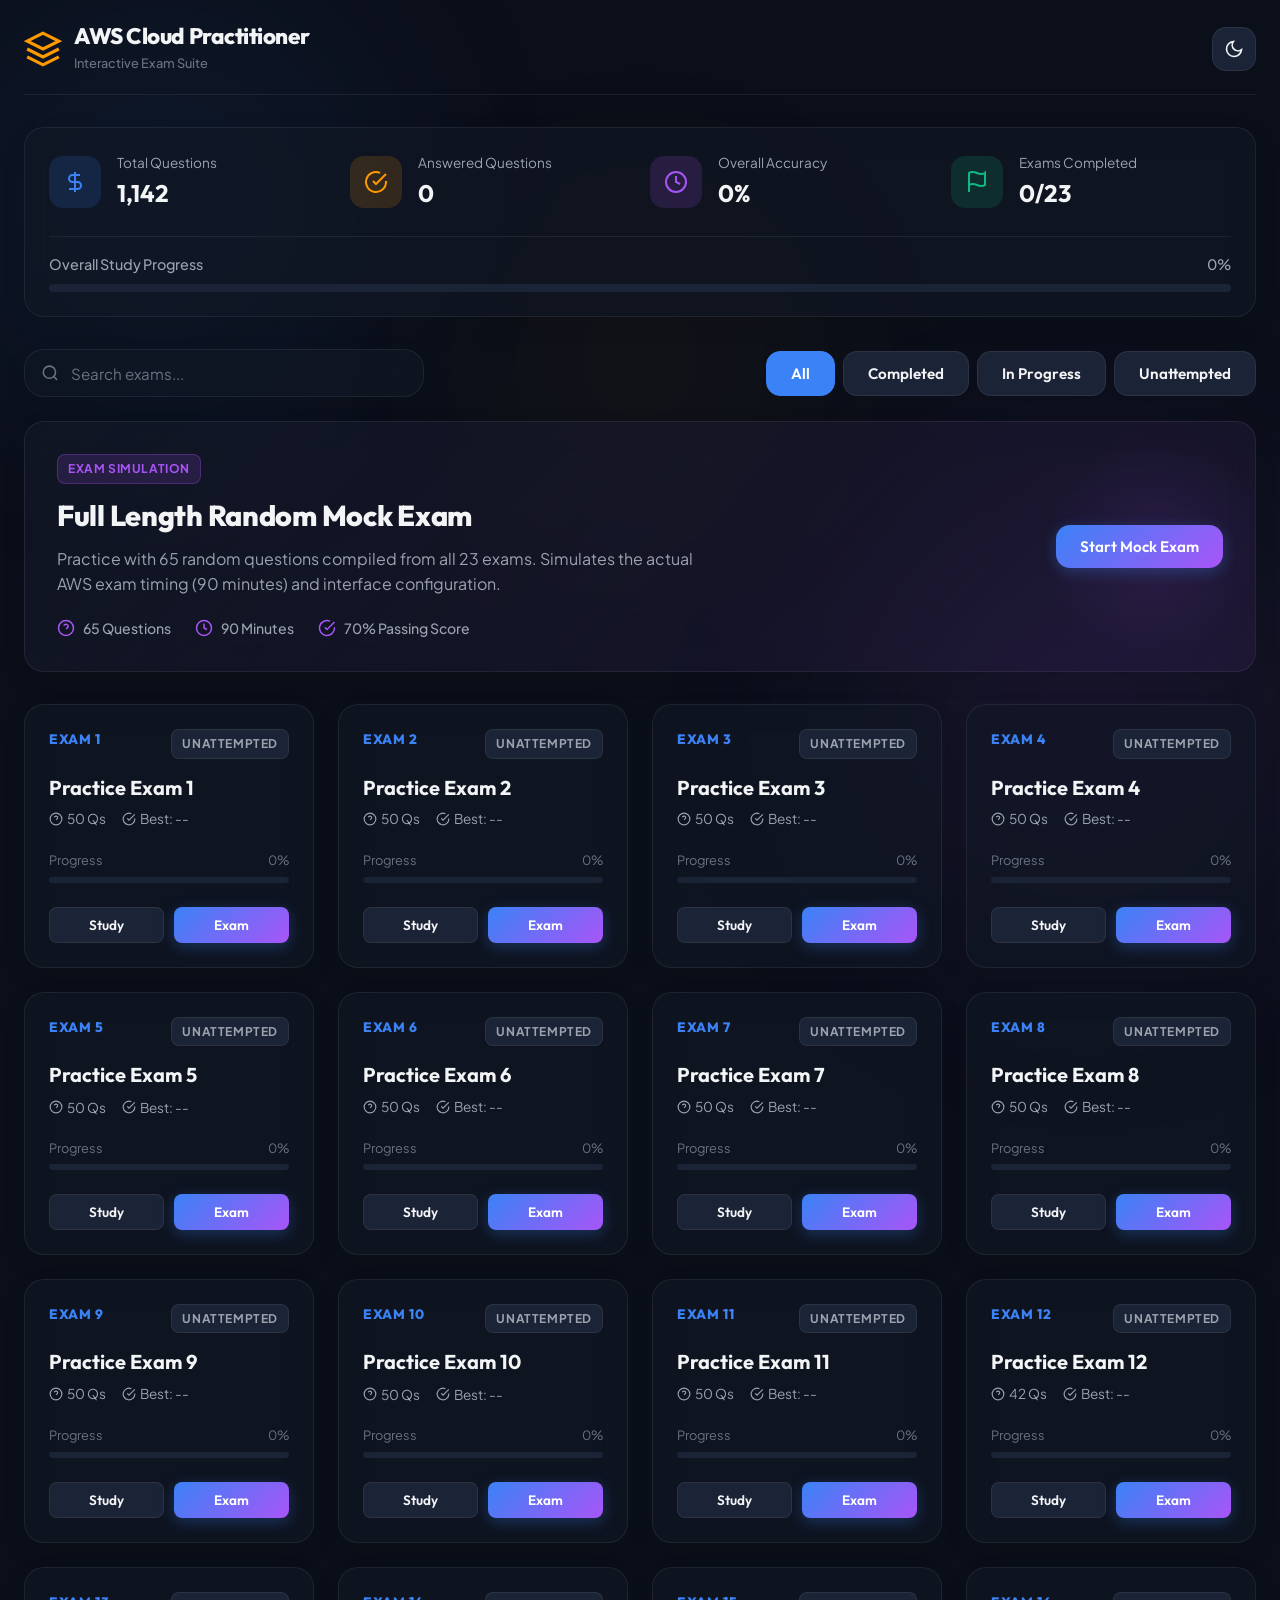
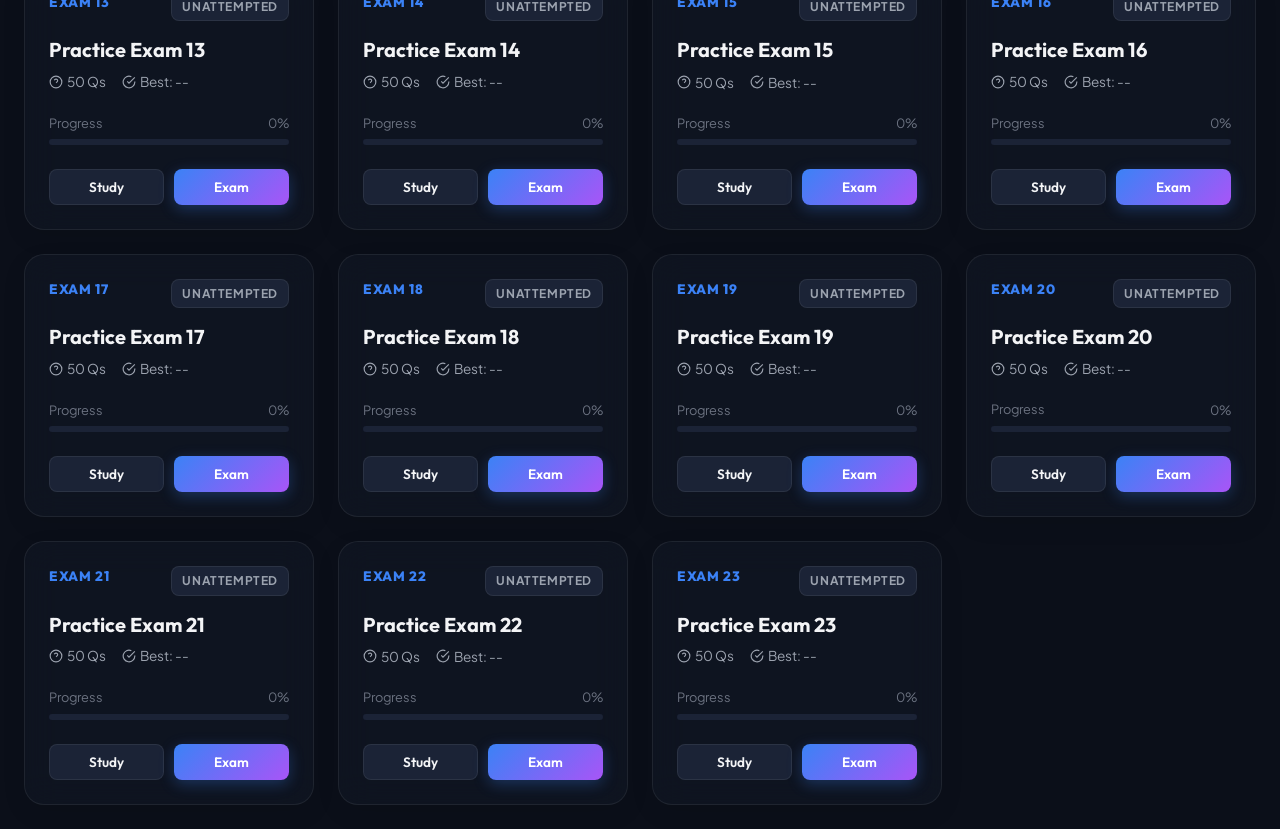
==== index.html @ ed34dfbc "Add files via upload" ====
<!DOCTYPE html>
<html lang="en">
<head>
  <meta charset="UTF-8">
  <meta name="viewport" content="width=device-width, initial-scale=1.0">
  <title>AWS Cloud Practitioner Interactive Practice Exams</title>
  <link rel="preconnect" href="https://fonts.googleapis.com">
  <link rel="preconnect" href="https://fonts.gstatic.com" crossorigin>
  <link href="https://fonts.googleapis.com/css2?family=Plus+Jakarta+Sans:wght@300;400;500;600;700;800&family=Outfit:wght@300;400;500;600;700;800&display=swap" rel="stylesheet">
  <link rel="stylesheet" href="style.css">
</head>
<body class="dark-theme">
  <!-- Dynamic Gradient Background Effects -->
  <div class="bg-glow bg-glow-1"></div>
  <div class="bg-glow bg-glow-2"></div>
  <div class="bg-glow bg-glow-3"></div>

  <!-- Main Container -->
  <div class="app-container">
    
    <!-- HEADER -->
    <header class="app-header">
      <div class="header-logo" id="header-logo-btn">
        <svg class="logo-icon" viewBox="0 0 24 24" fill="none" stroke="currentColor" stroke-width="2">
          <path d="M12 2L2 7l10 5 10-5-10-5zM2 17l10 5 10-5M2 12l10 5 10-5"/>
        </svg>
        <div class="logo-text">
          <h1>AWS Cloud Practitioner</h1>
          <span>Interactive Exam Suite</span>
        </div>
      </div>

      <div class="header-controls">
        <button id="theme-toggle" class="btn-icon" aria-label="Toggle Theme">
          <svg class="sun-icon" viewBox="0 0 24 24" fill="none" stroke="currentColor" stroke-width="2">
            <circle cx="12" cy="12" r="5"></circle>
            <line x1="12" y1="1" x2="12" y2="3"></line>
            <line x1="12" y1="21" x2="12" y2="23"></line>
            <line x1="4.22" y1="4.22" x2="5.64" y2="5.64"></line>
            <line x1="18.36" y1="18.36" x2="19.78" y2="19.78"></line>
            <line x1="1" y1="12" x2="3" y2="12"></line>
            <line x1="21" y1="12" x2="23" y2="12"></line>
            <line x1="4.22" y1="19.78" x2="5.64" y2="18.36"></line>
            <line x1="18.36" y1="5.64" x2="19.78" y2="4.22"></line>
          </svg>
          <svg class="moon-icon" viewBox="0 0 24 24" fill="none" stroke="currentColor" stroke-width="2">
            <path d="M21 12.79A9 9 0 1 1 11.21 3 7 7 0 0 0 21 12.79z"></path>
          </svg>
        </button>
      </div>
    </header>

    <!-- DASHBOARD VIEW -->
    <main id="dashboard-view" class="view-panel active">
      <!-- Global Progress & Stats -->
      <section class="stats-overview glass-panel">
        <div class="stats-grid">
          <div class="stat-card">
            <div class="stat-icon-wrapper blue">
              <svg viewBox="0 0 24 24" fill="none" stroke="currentColor" stroke-width="2">
                <path d="M12 2v20M17 5H9.5a3.5 3.5 0 0 0 0 7h5a3.5 3.5 0 0 1 0 7H6"/>
              </svg>
            </div>
            <div class="stat-info">
              <span class="stat-label">Total Questions</span>
              <span class="stat-value" id="global-total-questions">1,142</span>
            </div>
          </div>

          <div class="stat-card">
            <div class="stat-icon-wrapper orange">
              <svg viewBox="0 0 24 24" fill="none" stroke="currentColor" stroke-width="2">
                <path d="M22 11.08V12a10 10 0 1 1-5.93-9.14"></path>
                <polyline points="22 4 12 14.01 9 11.01"></polyline>
              </svg>
            </div>
            <div class="stat-info">
              <span class="stat-label">Answered Questions</span>
              <span class="stat-value" id="global-answered-questions">0</span>
            </div>
          </div>

          <div class="stat-card">
            <div class="stat-icon-wrapper purple">
              <svg viewBox="0 0 24 24" fill="none" stroke="currentColor" stroke-width="2">
                <circle cx="12" cy="12" r="10"></circle>
                <polyline points="12 6 12 12 16 14"></polyline>
              </svg>
            </div>
            <div class="stat-info">
              <span class="stat-label">Overall Accuracy</span>
              <span class="stat-value" id="global-accuracy">0%</span>
            </div>
          </div>

          <div class="stat-card">
            <div class="stat-icon-wrapper green">
              <svg viewBox="0 0 24 24" fill="none" stroke="currentColor" stroke-width="2">
                <path d="M4 15s1-1 4-1 5 2 8 2 4-1 4-1V3s-1 1-4 1-5-2-8-2-4 1-4 1z"></path>
                <line x1="4" y1="22" x2="4" y2="15"></line>
              </svg>
            </div>
            <div class="stat-info">
              <span class="stat-label">Exams Completed</span>
              <span class="stat-value" id="global-completed-exams">0/23</span>
            </div>
          </div>
        </div>

        <div class="progress-bar-container">
          <div class="progress-info">
            <span>Overall Study Progress</span>
            <span id="global-progress-percent">0%</span>
          </div>
          <div class="progress-track">
            <div class="progress-fill" id="global-progress-fill" style="width: 0%"></div>
          </div>
        </div>
      </section>

      <!-- Search & Filter Controls -->
      <section class="dashboard-controls">
        <div class="search-box glass-panel">
          <svg class="search-icon" viewBox="0 0 24 24" fill="none" stroke="currentColor" stroke-width="2">
            <circle cx="11" cy="11" r="8"></circle>
            <line x1="21" y1="21" x2="16.65" y2="16.65"></line>
          </svg>
          <input type="text" id="exam-search" placeholder="Search exams...">
        </div>
        <div class="filter-actions">
          <button class="btn btn-secondary active" data-filter="all">All</button>
          <button class="btn btn-secondary" data-filter="completed">Completed</button>
          <button class="btn btn-secondary" data-filter="in-progress">In Progress</button>
          <button class="btn btn-secondary" data-filter="unattempted">Unattempted</button>
        </div>
      </section>

      <!-- Mock Exam / Custom Exam Panel -->
      <section class="mock-exam-banner glass-panel">
        <div class="mock-content">
          <span class="badge badge-accent">EXAM SIMULATION</span>
          <h2>Full Length Random Mock Exam</h2>
          <p>Practice with 65 random questions compiled from all 23 exams. Simulates the actual AWS exam timing (90 minutes) and interface configuration.</p>
          <div class="mock-details">
            <div class="detail-item">
              <svg viewBox="0 0 24 24" fill="none" stroke="currentColor" stroke-width="2">
                <circle cx="12" cy="12" r="10"></circle>
                <path d="M9.09 9a3 3 0 0 1 5.83 1c0 2-3 3-3 3"></path>
                <line x1="12" y1="17" x2="12.01" y2="17"></line>
              </svg>
              <span>65 Questions</span>
            </div>
            <div class="detail-item">
              <svg viewBox="0 0 24 24" fill="none" stroke="currentColor" stroke-width="2">
                <circle cx="12" cy="12" r="10"></circle>
                <polyline points="12 6 12 12 16 14"></polyline>
              </svg>
              <span>90 Minutes</span>
            </div>
            <div class="detail-item">
              <svg viewBox="0 0 24 24" fill="none" stroke="currentColor" stroke-width="2">
                <path d="M22 11.08V12a10 10 0 1 1-5.93-9.14"></path>
                <polyline points="22 4 12 14.01 9 11.01"></polyline>
              </svg>
              <span>70% Passing Score</span>
            </div>
          </div>
        </div>
        <div class="mock-actions">
          <button class="btn btn-primary btn-glow" id="start-mock-btn">Start Mock Exam</button>
        </div>
      </section>

      <!-- Exam Cards Grid -->
      <section class="exams-grid" id="exams-grid-container">
        <!-- Injected via JavaScript -->
      </section>
    </main>

    <!-- EXAM WORKSPACE VIEW -->
    <main id="exam-view" class="view-panel">
      <div class="workspace-layout">
        
        <!-- Sidebar Navigation -->
        <aside class="workspace-sidebar glass-panel">
          <div class="sidebar-header">
            <h3>Questions</h3>
            <span class="progress-fraction" id="nav-progress-fraction">1 / 50</span>
          </div>
          <div class="nav-bubbles-container" id="nav-bubbles-grid">
            <!-- Bubbles injected via JavaScript -->
          </div>
          <div class="sidebar-legend">
            <div class="legend-item"><span class="bullet legend-unattempted"></span> Unattempted</div>
            <div class="legend-item"><span class="bullet legend-current"></span> Current</div>
            <div class="legend-item"><span class="bullet legend-answered"></span> Answered</div>
            <div class="legend-item"><span class="bullet legend-flagged"></span> Flagged</div>
          </div>
        </aside>

        <!-- Main Workspace Panel -->
        <section class="workspace-main">
          <!-- Top Panel Control -->
          <div class="workspace-header glass-panel">
            <div class="header-left">
              <button class="btn btn-secondary btn-icon-text" id="exit-exam-btn">
                <svg viewBox="0 0 24 24" fill="none" stroke="currentColor" stroke-width="2">
                  <path d="M19 12H5M12 19l-7-7 7-7"/>
                </svg>
                <span>Dashboard</span>
              </button>
              <h2 id="active-exam-title">Practice Exam 1</h2>
              <span class="badge" id="active-mode-badge">Study Mode</span>
            </div>
            
            <div class="header-right">
              <div class="timer-box" id="exam-timer-box">
                <svg viewBox="0 0 24 24" fill="none" stroke="currentColor" stroke-width="2" class="timer-icon">
                  <circle cx="12" cy="12" r="10"></circle>
                  <polyline points="12 6 12 12 16 14"></polyline>
                </svg>
                <span id="exam-timer">--:--</span>
              </div>
              <button class="btn btn-accent" id="submit-exam-btn">Submit Exam</button>
            </div>
          </div>

          <!-- Question Card -->
          <div class="question-container" id="question-card">
            <!-- Question Content injected via JavaScript -->
          </div>

          <!-- Bottom Control Bar -->
          <div class="workspace-footer glass-panel">
            <div class="footer-left">
              <button class="btn btn-secondary btn-icon-text" id="prev-btn">
                <svg viewBox="0 0 24 24" fill="none" stroke="currentColor" stroke-width="2">
                  <polyline points="15 18 9 12 15 6"></polyline>
                </svg>
                <span>Previous</span>
              </button>
              <button class="btn btn-secondary btn-icon-text" id="flag-btn">
                <svg viewBox="0 0 24 24" fill="none" stroke="currentColor" stroke-width="2" class="flag-icon">
                  <path d="M4 15s1-1 4-1 5 2 8 2 4-1 4-1V3s-1 1-4 1-5-2-8-2-4 1-4 1z"></path>
                  <line x1="4" y1="22" x2="4" y2="15"></line>
                </svg>
                <span>Flag for Review</span>
              </button>
            </div>

            <div class="footer-center">
              <button class="btn btn-secondary" id="study-check-btn">Check Answer</button>
            </div>

            <div class="footer-right">
              <button class="btn btn-secondary btn-icon-text" id="next-btn">
                <span>Next</span>
                <svg viewBox="0 0 24 24" fill="none" stroke="currentColor" stroke-width="2">
                  <polyline points="9 18 15 12 9 6"></polyline>
                </svg>
              </button>
            </div>
          </div>
        </section>

      </div>
    </main>

    <!-- RESULTS VIEW -->
    <main id="results-view" class="view-panel">
      <div class="results-layout">
        
        <!-- Score Dashboard -->
        <section class="results-dashboard glass-panel">
          <div class="score-circle-wrapper">
            <svg class="progress-ring" viewBox="0 0 160 160">
              <circle class="progress-ring-circle-bg" cx="80" cy="80" r="70" stroke-width="12"></circle>
              <circle class="progress-ring-circle-fill" id="results-score-ring" cx="80" cy="80" r="70" stroke-width="12"></circle>
            </svg>
            <div class="score-circle-text">
              <span id="results-percentage">0%</span>
              <span class="score-label">Score</span>
            </div>
          </div>

          <div class="result-verdict" id="results-verdict">
            Passed
          </div>

          <div class="results-stats-grid">
            <div class="r-stat-item">
              <span class="r-stat-val" id="results-correct">0</span>
              <span class="r-stat-lbl">Correct</span>
            </div>
            <div class="r-stat-item">
              <span class="r-stat-val" id="results-incorrect">0</span>
              <span class="r-stat-lbl">Incorrect</span>
            </div>
            <div class="r-stat-item">
              <span class="r-stat-val" id="results-skipped">0</span>
              <span class="r-stat-lbl">Skipped</span>
            </div>
            <div class="r-stat-item">
              <span class="r-stat-val" id="results-time">00:00</span>
              <span class="r-stat-lbl">Time Taken</span>
            </div>
          </div>

          <div class="results-actions">
            <button class="btn btn-primary" id="retry-exam-btn">Retry Exam</button>
            <button class="btn btn-secondary" id="results-dashboard-btn">Back to Dashboard</button>
          </div>
        </section>

        <!-- Detailed Review List -->
        <section class="results-review glass-panel">
          <div class="review-header">
            <h3>Detailed Review</h3>
            <div class="review-filters">
              <button class="btn btn-secondary btn-sm active" data-review-filter="all">All</button>
              <button class="btn btn-secondary btn-sm" data-review-filter="correct">Correct</button>
              <button class="btn btn-secondary btn-sm" data-review-filter="incorrect">Incorrect</button>
              <button class="btn btn-secondary btn-sm" data-review-filter="flagged">Flagged</button>
            </div>
          </div>

          <div class="review-list" id="results-review-list">
            <!-- Review items injected via JavaScript -->
          </div>
        </section>

      </div>
    </main>

  </div>

  <!-- Exit Confirmation Modal -->
  <div class="modal-overlay" id="exit-modal">
    <div class="modal-content glass-panel">
      <h3>Exit Active Exam?</h3>
      <p>Are you sure you want to exit? In <strong>Exam Mode</strong>, your current progress will be lost. In <strong>Study Mode</strong>, your answers are saved.</p>
      <div class="modal-buttons">
        <button class="btn btn-secondary" id="exit-cancel-btn">Cancel</button>
        <button class="btn btn-accent" id="exit-confirm-btn">Yes, Exit</button>
      </div>
    </div>
  </div>

  <!-- Scripts -->
  <script src="exams_data.js"></script>
  <script src="app.js"></script>
</body>
</html>
---- style.css ----
/* ==========================================================================
   CSS Custom Variables & Theme definitions
   ========================================================================== */
:root {
  /* Fonts */
  --font-title: 'Outfit', 'Plus Jakarta Sans', sans-serif;
  --font-body: 'Plus Jakarta Sans', system-ui, sans-serif;

  /* Transitions */
  --transition-fast: 0.2s cubic-bezier(0.4, 0, 0.2, 1);
  --transition-normal: 0.3s cubic-bezier(0.4, 0, 0.2, 1);
  --transition-slow: 0.5s cubic-bezier(0.4, 0, 0.2, 1);

  /* Radius */
  --radius-sm: 8px;
  --radius-md: 14px;
  --radius-lg: 20px;
  --radius-xl: 30px;
  --radius-round: 50%;

  /* Shadow */
  --shadow-sm: 0 2px 8px rgba(0, 0, 0, 0.05);
  --shadow-md: 0 8px 24px rgba(0, 0, 0, 0.08);
  --shadow-lg: 0 16px 40px rgba(0, 0, 0, 0.12);
}

/* Dark Theme (Default) */
.dark-theme {
  --bg-primary: #0b0f19;
  --bg-secondary: #121826;
  --bg-tertiary: #1b2336;
  
  --text-primary: #f3f4f6;
  --text-secondary: #9ca3af;
  --text-muted: #6b7280;

  --accent-color: #3b82f6;
  --accent-color-rgb: 59, 130, 246;
  --accent-glow: rgba(59, 130, 246, 0.15);
  
  --accent-secondary: #a855f7;
  --accent-secondary-rgb: 168, 85, 247;
  
  --accent-orange: #ff9900; /* AWS Orange */
  
  --color-correct: #10b981;
  --color-correct-bg: rgba(16, 185, 129, 0.15);
  --color-incorrect: #ef4444;
  --color-incorrect-bg: rgba(239, 68, 68, 0.15);
  --color-flagged: #f59e0b;
  --color-flagged-bg: rgba(245, 158, 11, 0.15);

  --card-bg: rgba(18, 24, 38, 0.6);
  --card-bg-rgb: 18, 24, 38;
  --border-color: rgba(255, 255, 255, 0.07);
  --border-rgb: 255, 255, 255;
  
  --glass-blur: 16px;
}

/* Light Theme */
.light-theme {
  --bg-primary: #f5f7fb;
  --bg-secondary: #ffffff;
  --bg-tertiary: #eef2f6;
  
  --text-primary: #1f2937;
  --text-secondary: #4b5563;
  --text-muted: #9ca3af;

  --accent-color: #2563eb;
  --accent-color-rgb: 37, 99, 235;
  --accent-glow: rgba(37, 99, 235, 0.1);
  
  --accent-secondary: #7c3aed;
  --accent-secondary-rgb: 124, 58, 237;

  --accent-orange: #e47911;
  
  --color-correct: #059669;
  --color-correct-bg: rgba(5, 150, 105, 0.1);
  --color-incorrect: #dc2626;
  --color-incorrect-bg: rgba(220, 38, 38, 0.1);
  --color-flagged: #d97706;
  --color-flagged-bg: rgba(217, 119, 6, 0.1);

  --card-bg: rgba(255, 255, 255, 0.7);
  --card-bg-rgb: 255, 255, 255;
  --border-color: rgba(0, 0, 0, 0.07);
  --border-rgb: 0, 0, 0;
  
  --glass-blur: 12px;
}

/* ==========================================================================
   Reset & Base Styles
   ========================================================================== */
* {
  margin: 0;
  padding: 0;
  box-sizing: border-box;
}

body {
  font-family: var(--font-body);
  background-color: var(--bg-primary);
  color: var(--text-primary);
  line-height: 1.6;
  overflow-x: hidden;
  transition: background-color var(--transition-normal), color var(--transition-normal);
  min-height: 100vh;
}

button, input, select, textarea {
  font-family: inherit;
  color: inherit;
}

/* Background Glow Effects */
.bg-glow {
  position: fixed;
  border-radius: var(--radius-round);
  filter: blur(120px);
  z-index: -1;
  opacity: 0.12;
  pointer-events: none;
  transition: opacity var(--transition-slow);
}

.dark-theme .bg-glow {
  opacity: 0.18;
}

.bg-glow-1 {
  width: 45vw;
  height: 45vw;
  top: -10%;
  left: -10%;
  background: radial-gradient(circle, rgba(var(--accent-color-rgb), 0.8) 0%, rgba(0,0,0,0) 70%);
}

.bg-glow-2 {
  width: 50vw;
  height: 50vw;
  bottom: -15%;
  right: -10%;
  background: radial-gradient(circle, rgba(var(--accent-secondary-rgb), 0.8) 0%, rgba(0,0,0,0) 70%);
}

.bg-glow-3 {
  width: 35vw;
  height: 35vw;
  top: 40%;
  left: 50%;
  transform: translate(-50%, -50%);
  background: radial-gradient(circle, rgba(255, 153, 0, 0.4) 0%, rgba(0,0,0,0) 70%);
}

/* Scrollbar Styles */
::-webkit-scrollbar {
  width: 8px;
  height: 8px;
}

::-webkit-scrollbar-track {
  background: var(--bg-primary);
}

::-webkit-scrollbar-thumb {
  background: var(--text-muted);
  border-radius: var(--radius-sm);
}

::-webkit-scrollbar-thumb:hover {
  background: var(--text-secondary);
}

/* Glassmorphism Panel Helper */
.glass-panel {
  background: var(--card-bg);
  backdrop-filter: blur(var(--glass-blur));
  -webkit-backdrop-filter: blur(var(--glass-blur));
  border: 1px solid var(--border-color);
  border-radius: var(--radius-lg);
  box-shadow: var(--shadow-md);
  transition: transform var(--transition-normal), box-shadow var(--transition-normal), background var(--transition-normal), border var(--transition-normal);
}

/* ==========================================================================
   UI Components: Buttons, Badges, Modals
   ========================================================================== */
.btn {
  display: inline-flex;
  align-items: center;
  justify-content: center;
  padding: 12px 24px;
  font-family: var(--font-title);
  font-weight: 600;
  font-size: 0.95rem;
  border-radius: var(--radius-md);
  border: 1px solid transparent;
  cursor: pointer;
  transition: all var(--transition-fast);
  gap: 8px;
  text-decoration: none;
  user-select: none;
}

.btn-sm {
  padding: 8px 16px;
  font-size: 0.85rem;
  border-radius: var(--radius-sm);
}

.btn-primary {
  background: linear-gradient(135deg, var(--accent-color) 0%, var(--accent-secondary) 100%);
  color: #ffffff;
  border: none;
  box-shadow: 0 4px 15px rgba(var(--accent-color-rgb), 0.3);
}

.btn-primary:hover {
  transform: translateY(-2px);
  box-shadow: 0 8px 25px rgba(var(--accent-color-rgb), 0.45);
}

.btn-primary:active {
  transform: translateY(0);
}

.btn-secondary {
  background-color: var(--bg-tertiary);
  color: var(--text-primary);
  border: 1px solid var(--border-color);
}

.btn-secondary:hover {
  background-color: rgba(var(--border-rgb), 0.05);
  border-color: var(--text-secondary);
}

.btn-accent {
  background-color: var(--accent-orange);
  color: #ffffff;
}

.btn-accent:hover {
  background-color: #e08800;
  transform: translateY(-1px);
}

.btn-glow {
  position: relative;
}
.btn-glow::after {
  content: '';
  position: absolute;
  top: -2px; left: -2px; right: -2px; bottom: -2px;
  background: inherit;
  border-radius: inherit;
  z-index: -1;
  filter: blur(8px);
  opacity: 0;
  transition: opacity var(--transition-fast);
}
.btn-glow:hover::after {
  opacity: 0.6;
}

.btn-icon {
  width: 44px;
  height: 44px;
  border-radius: var(--radius-md);
  background-color: var(--bg-tertiary);
  border: 1px solid var(--border-color);
  color: var(--text-primary);
  cursor: pointer;
  display: flex;
  align-items: center;
  justify-content: center;
  transition: all var(--transition-fast);
}
.btn-icon:hover {
  background-color: rgba(var(--border-rgb), 0.05);
  border-color: var(--text-secondary);
  transform: translateY(-1px);
}
.btn-icon svg {
  width: 20px;
  height: 20px;
}

.btn-icon-text svg {
  width: 18px;
  height: 18px;
}

.badge {
  display: inline-flex;
  align-items: center;
  padding: 4px 10px;
  font-size: 0.75rem;
  font-weight: 700;
  border-radius: var(--radius-sm);
  text-transform: uppercase;
  letter-spacing: 0.05em;
  background-color: var(--bg-tertiary);
  color: var(--text-secondary);
  border: 1px solid var(--border-color);
}

.badge-accent {
  background-color: rgba(var(--accent-secondary-rgb), 0.15);
  color: var(--accent-secondary);
  border-color: rgba(var(--accent-secondary-rgb), 0.3);
}

.badge-success {
  background-color: var(--color-correct-bg);
  color: var(--color-correct);
  border-color: rgba(16, 185, 129, 0.3);
}

/* ==========================================================================
   Layout Containers
   ========================================================================== */
.app-container {
  max-width: 1300px;
  margin: 0 auto;
  padding: 24px;
  min-height: 100vh;
  display: flex;
  flex-direction: column;
}

.app-header {
  display: flex;
  align-items: center;
  justify-content: space-between;
  margin-bottom: 32px;
  padding-bottom: 20px;
  border-bottom: 1px solid var(--border-color);
}

.header-logo {
  display: flex;
  align-items: center;
  gap: 12px;
  cursor: pointer;
}

.logo-icon {
  width: 38px;
  height: 38px;
  color: var(--accent-orange);
}

.logo-text h1 {
  font-family: var(--font-title);
  font-size: 1.4rem;
  font-weight: 800;
  line-height: 1.1;
  letter-spacing: -0.02em;
}

.logo-text span {
  font-size: 0.8rem;
  color: var(--text-muted);
  font-weight: 500;
}

.header-controls {
  display: flex;
  align-items: center;
  gap: 12px;
}

/* Theme Toggle Button Icon Controls */
.sun-icon { display: none; }
.moon-icon { display: block; }
.light-theme .sun-icon { display: block; }
.light-theme .moon-icon { display: none; }

/* View Management (Panels swapping) */
.view-panel {
  display: none;
  opacity: 0;
  transform: translateY(15px);
  transition: opacity var(--transition-normal), transform var(--transition-normal);
}

.view-panel.active {
  display: block;
  opacity: 1;
  transform: translateY(0);
}

/* ==========================================================================
   DASHBOARD VIEW
   ========================================================================== */
/* Stats Grid Overview */
.stats-overview {
  padding: 24px;
  margin-bottom: 32px;
}

.stats-grid {
  display: grid;
  grid-template-columns: repeat(auto-fit, minmax(220px, 1fr));
  gap: 20px;
  margin-bottom: 24px;
}

.stat-card {
  display: flex;
  align-items: center;
  gap: 16px;
}

.stat-icon-wrapper {
  width: 52px;
  height: 52px;
  border-radius: var(--radius-md);
  display: flex;
  align-items: center;
  justify-content: center;
}

.stat-icon-wrapper svg {
  width: 24px;
  height: 24px;
}

.stat-icon-wrapper.blue {
  background-color: rgba(59, 130, 246, 0.15);
  color: #3b82f6;
}

.stat-icon-wrapper.orange {
  background-color: rgba(255, 153, 0, 0.15);
  color: var(--accent-orange);
}

.stat-icon-wrapper.purple {
  background-color: rgba(168, 85, 247, 0.15);
  color: #a855f7;
}

.stat-icon-wrapper.green {
  background-color: rgba(16, 185, 129, 0.15);
  color: #10b981;
}

.stat-info {
  display: flex;
  flex-direction: column;
}

.stat-label {
  font-size: 0.85rem;
  color: var(--text-secondary);
}

.stat-value {
  font-family: var(--font-title);
  font-size: 1.5rem;
  font-weight: 700;
}

.progress-bar-container {
  margin-top: 12px;
  padding-top: 16px;
  border-top: 1px solid var(--border-color);
}

.progress-info {
  display: flex;
  justify-content: space-between;
  font-size: 0.9rem;
  color: var(--text-secondary);
  margin-bottom: 8px;
  font-weight: 500;
}

.progress-track {
  height: 8px;
  background-color: var(--bg-tertiary);
  border-radius: var(--radius-sm);
  overflow: hidden;
}

.progress-fill {
  height: 100%;
  background: linear-gradient(90deg, var(--accent-color) 0%, var(--accent-secondary) 100%);
  border-radius: var(--radius-sm);
  transition: width var(--transition-normal);
}

/* Dashboard Controls (Search & Filter) */
.dashboard-controls {
  display: flex;
  align-items: center;
  justify-content: space-between;
  gap: 16px;
  margin-bottom: 24px;
  flex-wrap: wrap;
}

.search-box {
  display: flex;
  align-items: center;
  padding: 0 16px;
  height: 48px;
  width: 100%;
  max-width: 400px;
}

.search-icon {
  width: 20px;
  height: 20px;
  color: var(--text-muted);
  margin-right: 12px;
}

.search-box input {
  background: none;
  border: none;
  outline: none;
  color: var(--text-primary);
  font-family: var(--font-body);
  font-size: 0.95rem;
  width: 100%;
}

.search-box input::placeholder {
  color: var(--text-muted);
}

.filter-actions {
  display: flex;
  gap: 8px;
}

.filter-actions .btn.active {
  background-color: var(--accent-color);
  color: #ffffff;
  border-color: var(--accent-color);
}

/* Mock Exam Banner */
.mock-exam-banner {
  padding: 32px;
  margin-bottom: 32px;
  display: flex;
  align-items: center;
  justify-content: space-between;
  gap: 32px;
  background: linear-gradient(135deg, rgba(var(--card-bg-rgb), 0.7) 0%, rgba(var(--accent-secondary-rgb), 0.08) 100%);
  position: relative;
  overflow: hidden;
}

.mock-exam-banner::before {
  content: '';
  position: absolute;
  top: 0; right: 0;
  width: 200px; height: 100%;
  background: radial-gradient(circle, rgba(var(--accent-secondary-rgb), 0.1) 0%, rgba(0,0,0,0) 70%);
  pointer-events: none;
}

.mock-content h2 {
  font-family: var(--font-title);
  font-size: 1.8rem;
  font-weight: 800;
  margin: 8px 0;
  letter-spacing: -0.01em;
}

.mock-content p {
  color: var(--text-secondary);
  max-width: 650px;
  margin-bottom: 20px;
}

.mock-details {
  display: flex;
  gap: 24px;
  flex-wrap: wrap;
}

.detail-item {
  display: flex;
  align-items: center;
  gap: 8px;
  font-size: 0.88rem;
  color: var(--text-secondary);
  font-weight: 500;
}

.detail-item svg {
  width: 18px;
  height: 18px;
  color: var(--accent-secondary);
}

/* Exams Cards Grid */
.exams-grid {
  display: grid;
  grid-template-columns: repeat(auto-fill, minmax(280px, 1fr));
  gap: 24px;
}

.exam-card {
  padding: 24px;
  display: flex;
  flex-direction: column;
  height: 100%;
}

.exam-card:hover {
  transform: translateY(-5px);
  box-shadow: var(--shadow-lg);
  border-color: rgba(var(--accent-color-rgb), 0.3);
}

.exam-card-header {
  display: flex;
  justify-content: space-between;
  align-items: flex-start;
  margin-bottom: 16px;
}

.exam-number {
  font-family: var(--font-title);
  font-size: 0.85rem;
  font-weight: 800;
  color: var(--accent-color);
  letter-spacing: 0.05em;
  text-transform: uppercase;
}

.exam-card h3 {
  font-family: var(--font-title);
  font-size: 1.25rem;
  font-weight: 700;
  margin-bottom: 8px;
  line-height: 1.3;
}

.exam-card-stats {
  font-size: 0.85rem;
  color: var(--text-secondary);
  margin-bottom: 20px;
  display: flex;
  gap: 16px;
}

.exam-card-stats span {
  display: flex;
  align-items: center;
  gap: 4px;
}

.exam-card-progress {
  margin-bottom: 24px;
  margin-top: auto;
}

.exam-progress-text {
  display: flex;
  justify-content: space-between;
  font-size: 0.8rem;
  color: var(--text-muted);
  margin-bottom: 6px;
}

.exam-card-actions {
  display: grid;
  grid-template-columns: 1fr 1fr;
  gap: 10px;
}

/* ==========================================================================
   EXAM WORKSPACE VIEW
   ========================================================================== */
.workspace-layout {
  display: grid;
  grid-template-columns: 280px 1fr;
  gap: 24px;
  align-items: start;
}

/* Sidebar Questions Navigation */
.workspace-sidebar {
  padding: 20px;
  max-height: calc(100vh - 120px);
  position: sticky;
  top: 24px;
  display: flex;
  flex-direction: column;
}

.sidebar-header {
  display: flex;
  justify-content: space-between;
  align-items: center;
  margin-bottom: 16px;
  padding-bottom: 12px;
  border-bottom: 1px solid var(--border-color);
}

.sidebar-header h3 {
  font-family: var(--font-title);
  font-size: 1.05rem;
  font-weight: 700;
}

.progress-fraction {
  font-size: 0.85rem;
  color: var(--text-secondary);
  font-weight: 600;
}

.nav-bubbles-container {
  display: grid;
  grid-template-columns: repeat(5, 1fr);
  gap: 8px;
  overflow-y: auto;
  padding-right: 4px;
  flex-grow: 1;
  max-height: 400px;
}

.q-bubble {
  aspect-ratio: 1;
  border-radius: var(--radius-sm);
  background-color: var(--bg-tertiary);
  border: 1px solid var(--border-color);
  color: var(--text-secondary);
  display: flex;
  align-items: center;
  justify-content: center;
  font-family: var(--font-title);
  font-size: 0.85rem;
  font-weight: 600;
  cursor: pointer;
  transition: all var(--transition-fast);
  user-select: none;
}

.q-bubble:hover {
  background-color: rgba(var(--border-rgb), 0.08);
  color: var(--text-primary);
  border-color: var(--text-secondary);
}

.q-bubble.current {
  background-color: var(--accent-color);
  color: #ffffff;
  border-color: var(--accent-color);
  box-shadow: 0 0 10px rgba(var(--accent-color-rgb), 0.4);
}

.q-bubble.answered {
  background-color: rgba(var(--accent-color-rgb), 0.15);
  color: var(--accent-color);
  border-color: rgba(var(--accent-color-rgb), 0.3);
}

.q-bubble.flagged {
  border-color: var(--color-flagged);
  background-color: var(--color-flagged-bg);
  color: var(--color-flagged);
}

/* Mixed states */
.q-bubble.answered.flagged {
  background: linear-gradient(135deg, rgba(var(--accent-color-rgb), 0.15) 0%, var(--color-flagged-bg) 100%);
  border-color: var(--color-flagged);
}

.sidebar-legend {
  margin-top: 16px;
  padding-top: 16px;
  border-top: 1px solid var(--border-color);
  display: grid;
  grid-template-columns: 1fr 1fr;
  gap: 8px;
  font-size: 0.75rem;
  color: var(--text-secondary);
}

.legend-item {
  display: flex;
  align-items: center;
  gap: 6px;
}

.bullet {
  width: 8px;
  height: 8px;
  border-radius: var(--radius-sm);
  display: inline-block;
}

.legend-unattempted { background-color: var(--bg-tertiary); border: 1px solid var(--border-color); }
.legend-current { background-color: var(--accent-color); }
.legend-answered { background-color: rgba(var(--accent-color-rgb), 0.3); }
.legend-flagged { background-color: var(--color-flagged); }

/* Main Workspace */
.workspace-main {
  display: flex;
  flex-direction: column;
  gap: 20px;
}

.workspace-header {
  padding: 16px 24px;
  display: flex;
  align-items: center;
  justify-content: space-between;
  flex-wrap: wrap;
  gap: 16px;
}

.header-left {
  display: flex;
  align-items: center;
  gap: 16px;
}

.header-left h2 {
  font-family: var(--font-title);
  font-size: 1.3rem;
  font-weight: 700;
}

.header-right {
  display: flex;
  align-items: center;
  gap: 16px;
}

.timer-box {
  display: flex;
  align-items: center;
  gap: 8px;
  font-family: var(--font-title);
  font-weight: 700;
  font-size: 1.1rem;
  padding: 8px 16px;
  background-color: var(--bg-tertiary);
  border: 1px solid var(--border-color);
  border-radius: var(--radius-md);
}

.timer-icon {
  width: 18px;
  height: 18px;
  color: var(--accent-color);
}

.timer-icon.warning {
  color: var(--color-incorrect);
  animation: pulse 1s infinite alternate;
}

@keyframes pulse {
  0% { transform: scale(1); }
  100% { transform: scale(1.1); }
}

/* Question Container & Choices */
.question-container {
  padding: 32px;
  background: var(--card-bg);
  backdrop-filter: blur(var(--glass-blur));
  -webkit-backdrop-filter: blur(var(--glass-blur));
  border: 1px solid var(--border-color);
  border-radius: var(--radius-lg);
  box-shadow: var(--shadow-md);
  display: flex;
  flex-direction: column;
  gap: 24px;
  min-height: 380px;
}

.q-text {
  font-size: 1.15rem;
  font-weight: 600;
  white-space: pre-line;
  line-height: 1.5;
}

.choices-list {
  display: flex;
  flex-direction: column;
  gap: 12px;
}

.choice-item {
  display: flex;
  align-items: center;
  padding: 16px 20px;
  background-color: var(--bg-tertiary);
  border: 1px solid var(--border-color);
  border-radius: var(--radius-md);
  cursor: pointer;
  transition: all var(--transition-fast);
  text-align: left;
  user-select: none;
  font-family: var(--font-body);
  font-size: 0.95rem;
  gap: 16px;
  color: var(--text-primary);
}

.choice-item:hover {
  background-color: rgba(var(--border-rgb), 0.03);
  border-color: var(--text-secondary);
}

.choice-letter {
  width: 32px;
  height: 32px;
  border-radius: var(--radius-sm);
  background-color: var(--bg-primary);
  border: 1px solid var(--border-color);
  display: flex;
  align-items: center;
  justify-content: center;
  font-family: var(--font-title);
  font-weight: 700;
  font-size: 0.9rem;
  color: var(--text-secondary);
  transition: all var(--transition-fast);
  flex-shrink: 0;
}

.choice-item:hover .choice-letter {
  border-color: var(--text-secondary);
  color: var(--text-primary);
}

.choice-item.selected {
  border-color: var(--accent-color);
  background-color: rgba(var(--accent-color-rgb), 0.05);
}

.choice-item.selected .choice-letter {
  background-color: var(--accent-color);
  color: #ffffff;
  border-color: var(--accent-color);
}

/* Feedback/Explanation Styles (Study Mode & Review) */
.feedback-box {
  padding: 20px;
  border-radius: var(--radius-md);
  margin-top: 12px;
  animation: slideDown 0.3s cubic-bezier(0.4, 0, 0.2, 1) forwards;
}

@keyframes slideDown {
  0% { opacity: 0; transform: translateY(-10px); }
  100% { opacity: 1; transform: translateY(0); }
}

.feedback-box.correct {
  background-color: var(--color-correct-bg);
  border: 1px solid rgba(16, 185, 129, 0.2);
}

.feedback-box.incorrect {
  background-color: var(--color-incorrect-bg);
  border: 1px solid rgba(239, 68, 68, 0.2);
}

.feedback-header {
  display: flex;
  align-items: center;
  gap: 8px;
  font-family: var(--font-title);
  font-weight: 700;
  font-size: 1.05rem;
  margin-bottom: 8px;
}

.feedback-box.correct .feedback-header { color: var(--color-correct); }
.feedback-box.incorrect .feedback-header { color: var(--color-incorrect); }

.feedback-body {
  font-size: 0.92rem;
  color: var(--text-primary);
}

.feedback-body a {
  color: var(--accent-color);
  text-decoration: none;
  font-weight: 600;
  word-break: break-all;
}
.feedback-body a:hover {
  text-decoration: underline;
}

/* Study mode checked options colors */
.choice-item.correct-answer {
  border-color: var(--color-correct);
  background-color: rgba(16, 185, 129, 0.06);
}
.choice-item.correct-answer .choice-letter {
  background-color: var(--color-correct);
  color: #ffffff;
  border-color: var(--color-correct);
}

.choice-item.incorrect-selection {
  border-color: var(--color-incorrect);
  background-color: rgba(239, 68, 68, 0.06);
}
.choice-item.incorrect-selection .choice-letter {
  background-color: var(--color-incorrect);
  color: #ffffff;
  border-color: var(--color-incorrect);
}

/* Workspace Footer */
.workspace-footer {
  padding: 16px 24px;
  display: flex;
  align-items: center;
  justify-content: space-between;
}

.footer-left, .footer-right {
  display: flex;
  gap: 12px;
}

.flag-icon.flagged {
  fill: var(--color-flagged);
  color: var(--color-flagged);
}

/* ==========================================================================
   RESULTS VIEW
   ========================================================================== */
.results-layout {
  display: grid;
  grid-template-columns: 360px 1fr;
  gap: 24px;
  align-items: start;
}

.results-dashboard {
  padding: 32px 24px;
  display: flex;
  flex-direction: column;
  align-items: center;
  text-align: center;
}

.score-circle-wrapper {
  position: relative;
  width: 160px;
  height: 160px;
  margin-bottom: 20px;
}

.progress-ring {
  transform: rotate(-90deg);
}

.progress-ring-circle-bg {
  fill: none;
  stroke: var(--bg-tertiary);
}

.progress-ring-circle-fill {
  fill: none;
  stroke: url(#scoreGradient); /* Defined programmatically or falls back to var */
  stroke-linecap: round;
  stroke-dasharray: 439.8; /* 2 * PI * r (r=70) */
  stroke-dashoffset: 439.8;
  transition: stroke-dashoffset 1.5s cubic-bezier(0.4, 0, 0.2, 1);
}

.score-circle-text {
  position: absolute;
  top: 50%; left: 50%;
  transform: translate(-50%, -50%);
  display: flex;
  flex-direction: column;
  align-items: center;
}

#results-percentage {
  font-family: var(--font-title);
  font-size: 2.2rem;
  font-weight: 800;
  line-height: 1;
}

.score-label {
  font-size: 0.8rem;
  color: var(--text-secondary);
  text-transform: uppercase;
  letter-spacing: 0.05em;
  font-weight: 600;
  margin-top: 2px;
}

.result-verdict {
  font-family: var(--font-title);
  font-size: 1.6rem;
  font-weight: 800;
  margin-bottom: 24px;
  letter-spacing: -0.01em;
}

.result-verdict.pass { color: var(--color-correct); }
.result-verdict.fail { color: var(--color-incorrect); }

.results-stats-grid {
  display: grid;
  grid-template-columns: 1fr 1fr;
  gap: 16px;
  width: 100%;
  margin-bottom: 32px;
  padding: 20px;
  background-color: var(--bg-primary);
  border-radius: var(--radius-md);
  border: 1px solid var(--border-color);
}

.r-stat-item {
  display: flex;
  flex-direction: column;
}

.r-stat-val {
  font-family: var(--font-title);
  font-size: 1.3rem;
  font-weight: 700;
}

.r-stat-lbl {
  font-size: 0.75rem;
  color: var(--text-secondary);
}

.results-actions {
  display: flex;
  flex-direction: column;
  gap: 12px;
  width: 100%;
}

.results-actions .btn {
  width: 100%;
}

/* Detailed Review Panel */
.results-review {
  padding: 24px;
  max-height: calc(100vh - 120px);
  display: flex;
  flex-direction: column;
}

.review-header {
  display: flex;
  justify-content: space-between;
  align-items: center;
  margin-bottom: 20px;
  padding-bottom: 16px;
  border-bottom: 1px solid var(--border-color);
  flex-wrap: wrap;
  gap: 12px;
}

.review-header h3 {
  font-family: var(--font-title);
  font-size: 1.2rem;
  font-weight: 700;
}

.review-filters {
  display: flex;
  gap: 6px;
}

.review-filters .btn-sm.active {
  background-color: var(--accent-color);
  color: #ffffff;
  border-color: var(--accent-color);
}

.review-list {
  overflow-y: auto;
  display: flex;
  flex-direction: column;
  gap: 20px;
  padding-right: 8px;
  flex-grow: 1;
}

.review-item {
  padding: 20px;
  border-radius: var(--radius-md);
  background-color: var(--bg-tertiary);
  border: 1px solid var(--border-color);
  display: flex;
  flex-direction: column;
  gap: 14px;
}

.review-item-header {
  display: flex;
  justify-content: space-between;
  align-items: flex-start;
  gap: 12px;
}

.review-q-num {
  font-family: var(--font-title);
  font-weight: 700;
  font-size: 0.95rem;
  color: var(--accent-color);
}

.review-badge {
  font-size: 0.7rem;
  font-weight: 700;
  padding: 3px 8px;
  border-radius: 4px;
  text-transform: uppercase;
}

.review-badge.correct { background-color: var(--color-correct-bg); color: var(--color-correct); }
.review-badge.incorrect { background-color: var(--color-incorrect-bg); color: var(--color-incorrect); }
.review-badge.skipped { background-color: rgba(var(--border-rgb), 0.08); color: var(--text-muted); }

.review-choice-summary {
  display: grid;
  grid-template-columns: 1fr 1fr;
  gap: 16px;
  font-size: 0.88rem;
  padding: 12px;
  background-color: var(--bg-primary);
  border-radius: var(--radius-sm);
  border: 1px solid var(--border-color);
}

.choice-summary-col {
  display: flex;
  flex-direction: column;
  gap: 4px;
}

.choice-summary-label {
  font-size: 0.75rem;
  color: var(--text-muted);
  font-weight: 600;
}

.choice-summary-val {
  font-weight: 600;
}

.review-item .feedback-box {
  margin-top: 0;
}

/* ==========================================================================
   Modals & Overlays
   ========================================================================== */
.modal-overlay {
  position: fixed;
  top: 0; left: 0; right: 0; bottom: 0;
  background-color: rgba(0, 0, 0, 0.6);
  backdrop-filter: blur(8px);
  z-index: 100;
  display: flex;
  align-items: center;
  justify-content: center;
  opacity: 0;
  pointer-events: none;
  transition: opacity var(--transition-normal);
}

.modal-overlay.active {
  opacity: 1;
  pointer-events: auto;
}

.modal-content {
  width: 90%;
  max-width: 450px;
  padding: 32px;
  display: flex;
  flex-direction: column;
  gap: 16px;
  transform: scale(0.9);
  transition: transform var(--transition-normal);
}

.modal-overlay.active .modal-content {
  transform: scale(1);
}

.modal-content h3 {
  font-family: var(--font-title);
  font-size: 1.35rem;
  font-weight: 800;
}

.modal-content p {
  color: var(--text-secondary);
  font-size: 0.95rem;
}

.modal-buttons {
  display: grid;
  grid-template-columns: 1fr 1fr;
  gap: 12px;
  margin-top: 8px;
}

/* ==========================================================================
   Responsive Design & Media Queries
   ========================================================================== */
@media (max-width: 1024px) {
  .workspace-layout {
    grid-template-columns: 1fr;
  }
  
  .workspace-sidebar {
    position: static;
    max-height: none;
  }
  
  .nav-bubbles-container {
    grid-template-columns: repeat(10, 1fr);
    max-height: 150px;
  }

  .results-layout {
    grid-template-columns: 1fr;
  }
  
  .results-review {
    max-height: none;
  }
}

@media (max-width: 768px) {
  .app-container {
    padding: 16px;
  }

  .app-header {
    margin-bottom: 24px;
  }

  .mock-exam-banner {
    padding: 24px;
    flex-direction: column;
    align-items: stretch;
    gap: 20px;
  }

  .mock-actions .btn {
    width: 100%;
  }

  .workspace-header {
    padding: 16px;
  }
  
  .question-container {
    padding: 20px;
  }

  .workspace-footer {
    padding: 16px;
    flex-wrap: wrap;
    gap: 12px;
  }

  .footer-center {
    order: -1;
    width: 100%;
  }
  
  .footer-center .btn {
    width: 100%;
  }

  .footer-left, .footer-right {
    width: calc(50% - 6px);
  }
  
  .footer-left .btn, .footer-right .btn {
    width: 100%;
  }
  
  .nav-bubbles-container {
    grid-template-columns: repeat(8, 1fr);
  }
}

@media (max-width: 480px) {
  .nav-bubbles-container {
    grid-template-columns: repeat(6, 1fr);
  }

  .logo-text h1 {
    font-size: 1.1rem;
  }

  .logo-text span {
    font-size: 0.7rem;
  }

  .stat-card {
    gap: 12px;
  }

  .stat-icon-wrapper {
    width: 44px;
    height: 44px;
  }
  
  .stat-icon-wrapper svg {
    width: 20px;
    height: 20px;
  }

  .stat-value {
    font-size: 1.25rem;
  }

  .exam-card-actions {
    grid-template-columns: 1fr;
  }
}
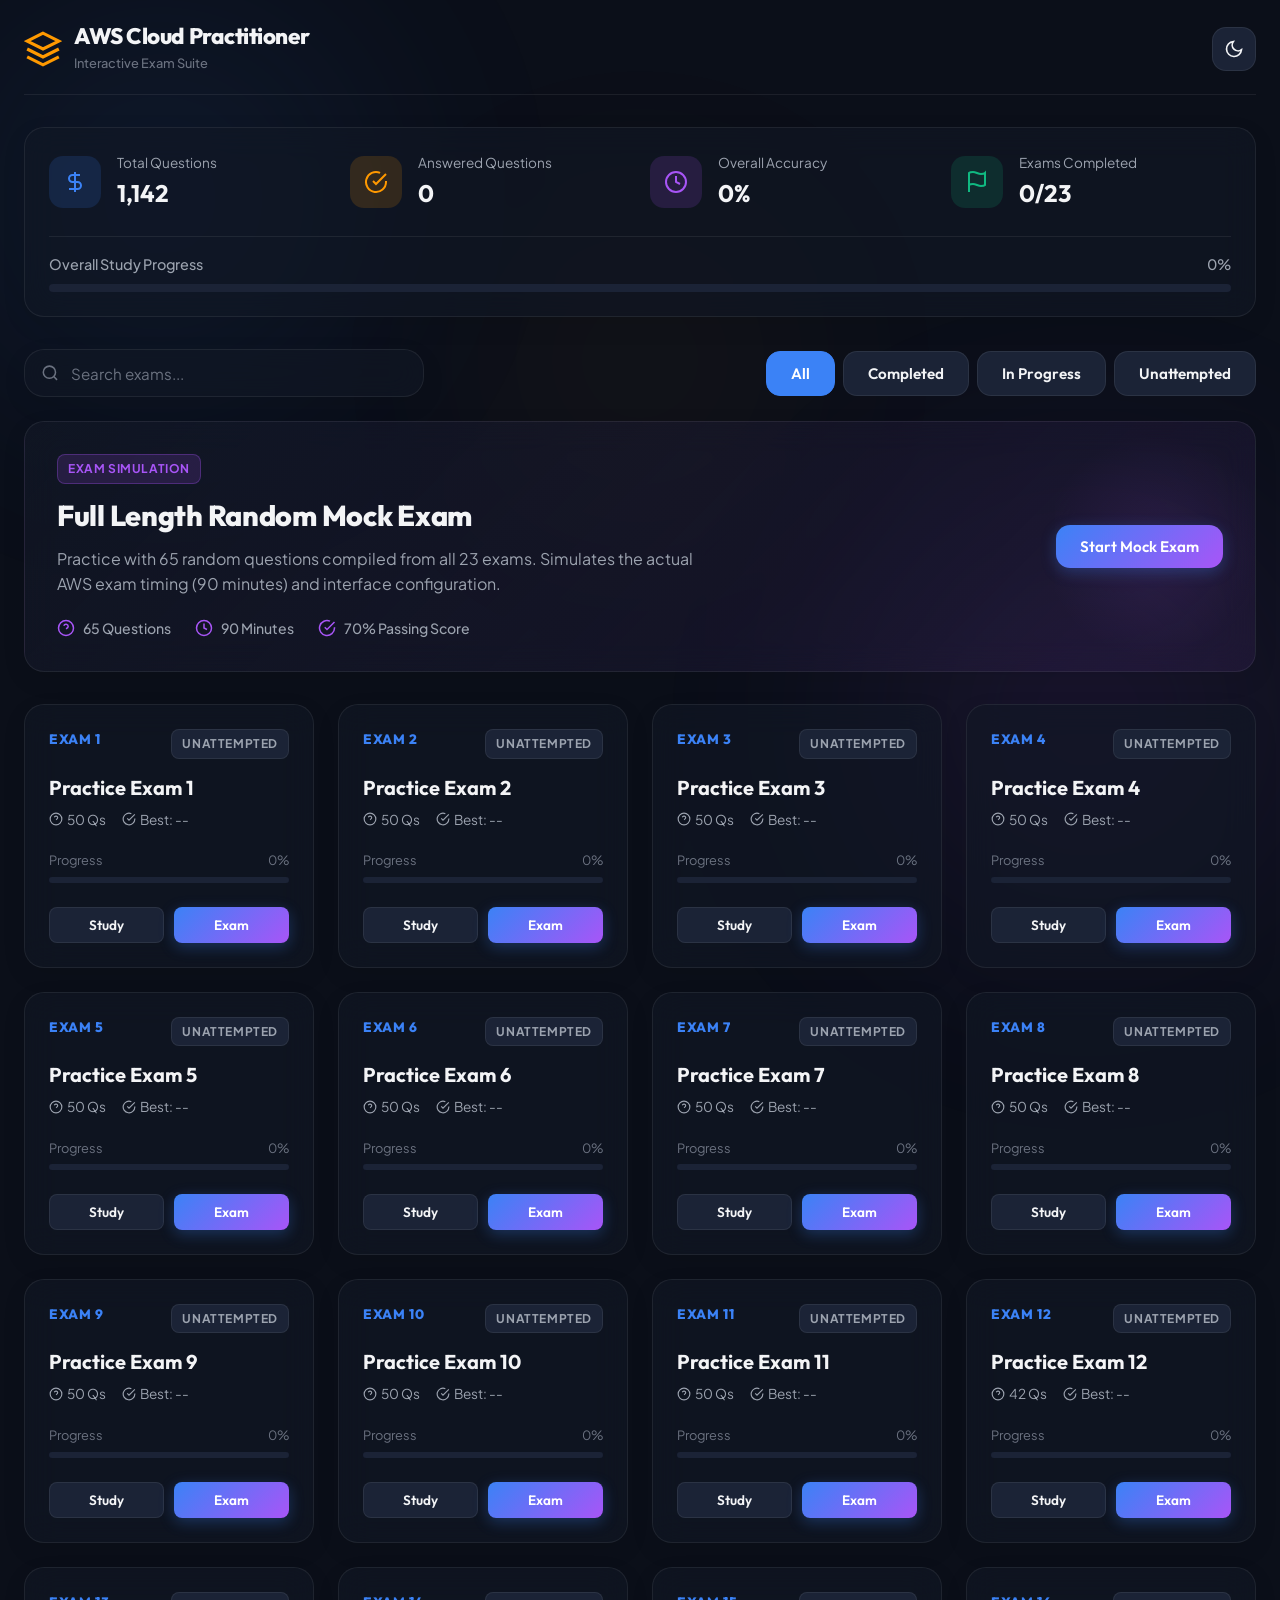
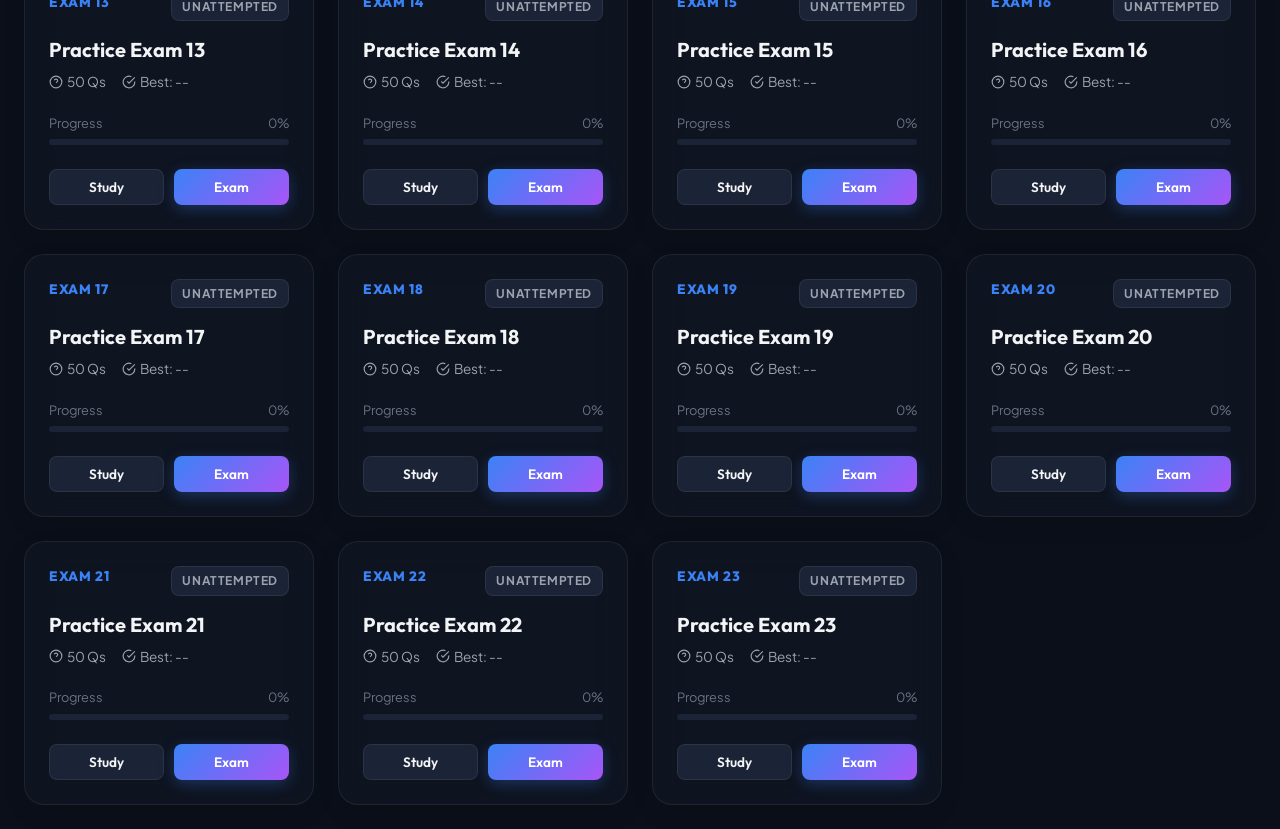
==== commit 2cca098a: "Add files via upload" ====
--- a/index.html
+++ b/index.html
@@ -249,7 +249,7 @@
             </div>
 
             <div class="footer-center">
-              <button class="btn btn-secondary" id="study-check-btn">Check Answer</button>
+              <button class="btn btn-primary" id="study-check-btn">Submit / إرسال</button>
             </div>
 
             <div class="footer-right">
--- a/style.css
+++ b/style.css
@@ -237,6 +237,14 @@
 .btn-secondary:hover {
   background-color: rgba(var(--border-rgb), 0.05);
   border-color: var(--text-secondary);
+}
+
+.btn:disabled {
+  opacity: 0.5;
+  cursor: not-allowed;
+  transform: none !important;
+  box-shadow: none !important;
+  pointer-events: none;
 }
 
 .btn-accent {
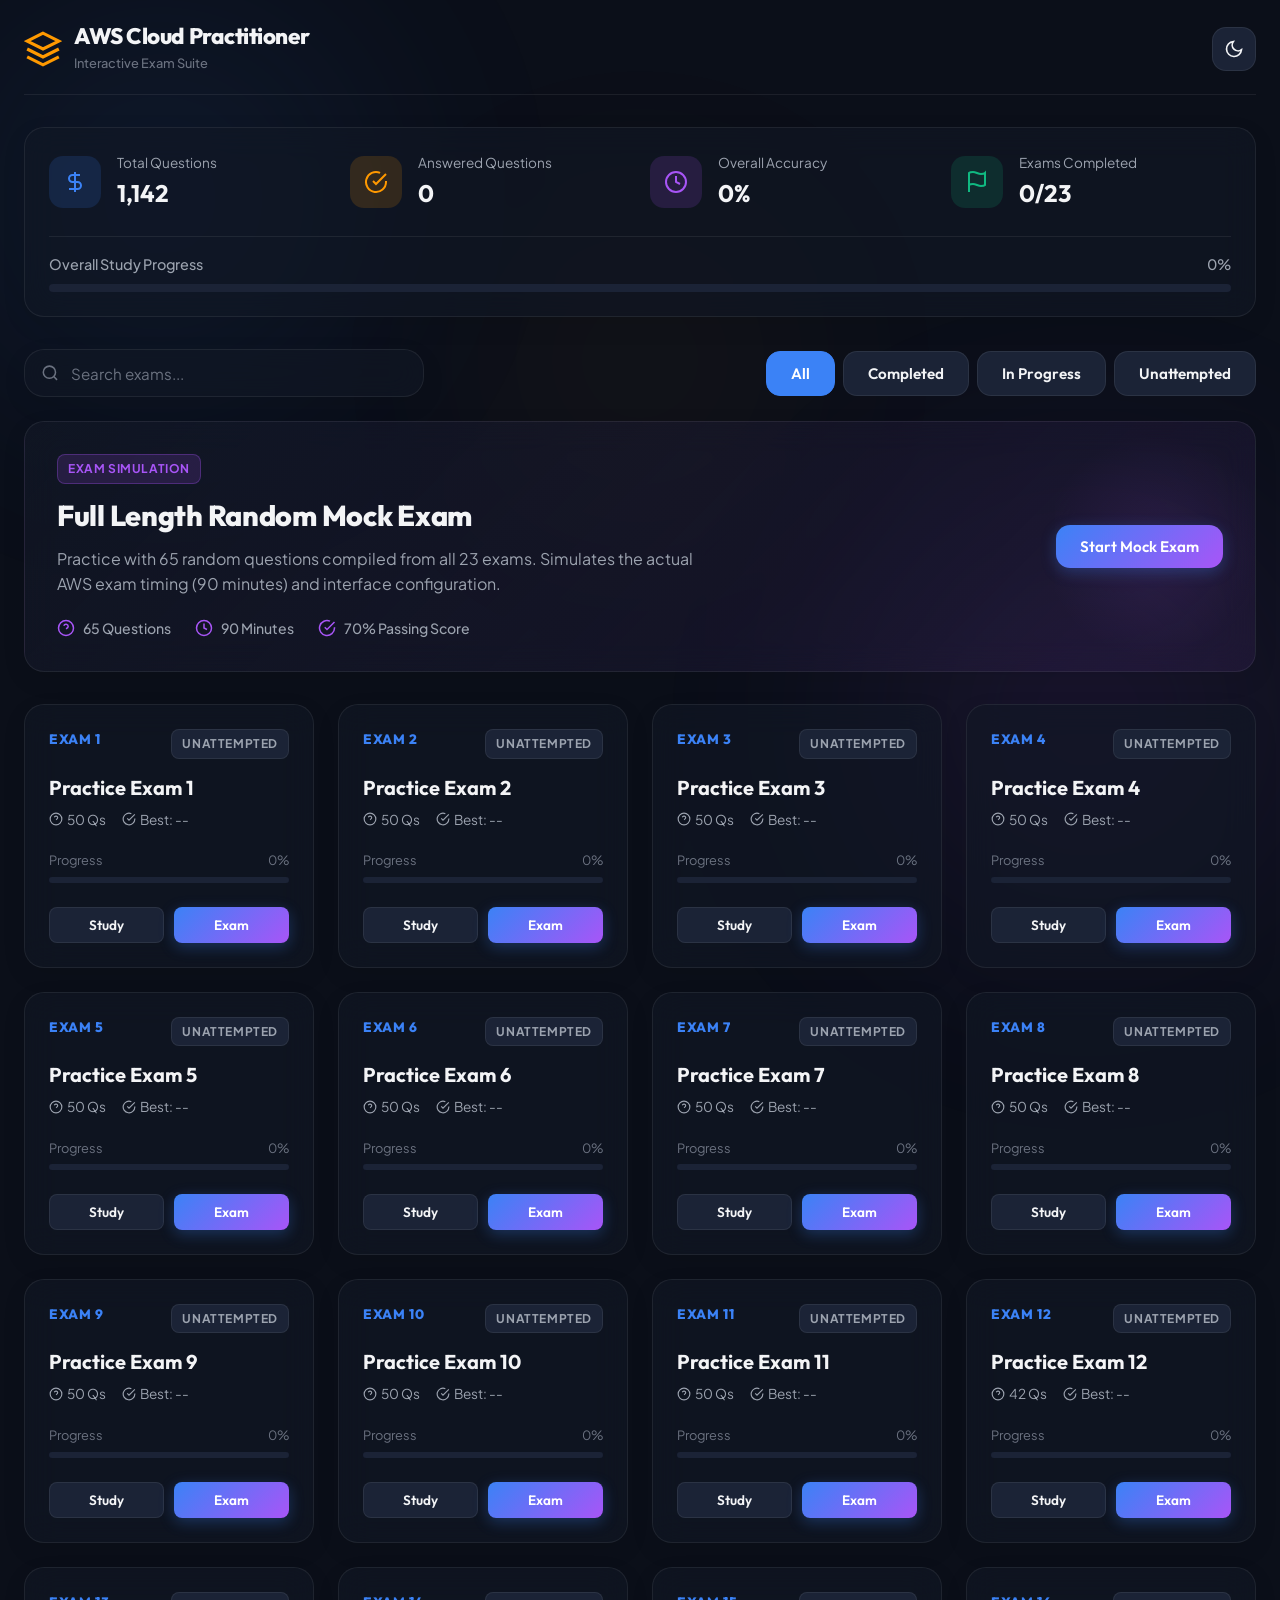
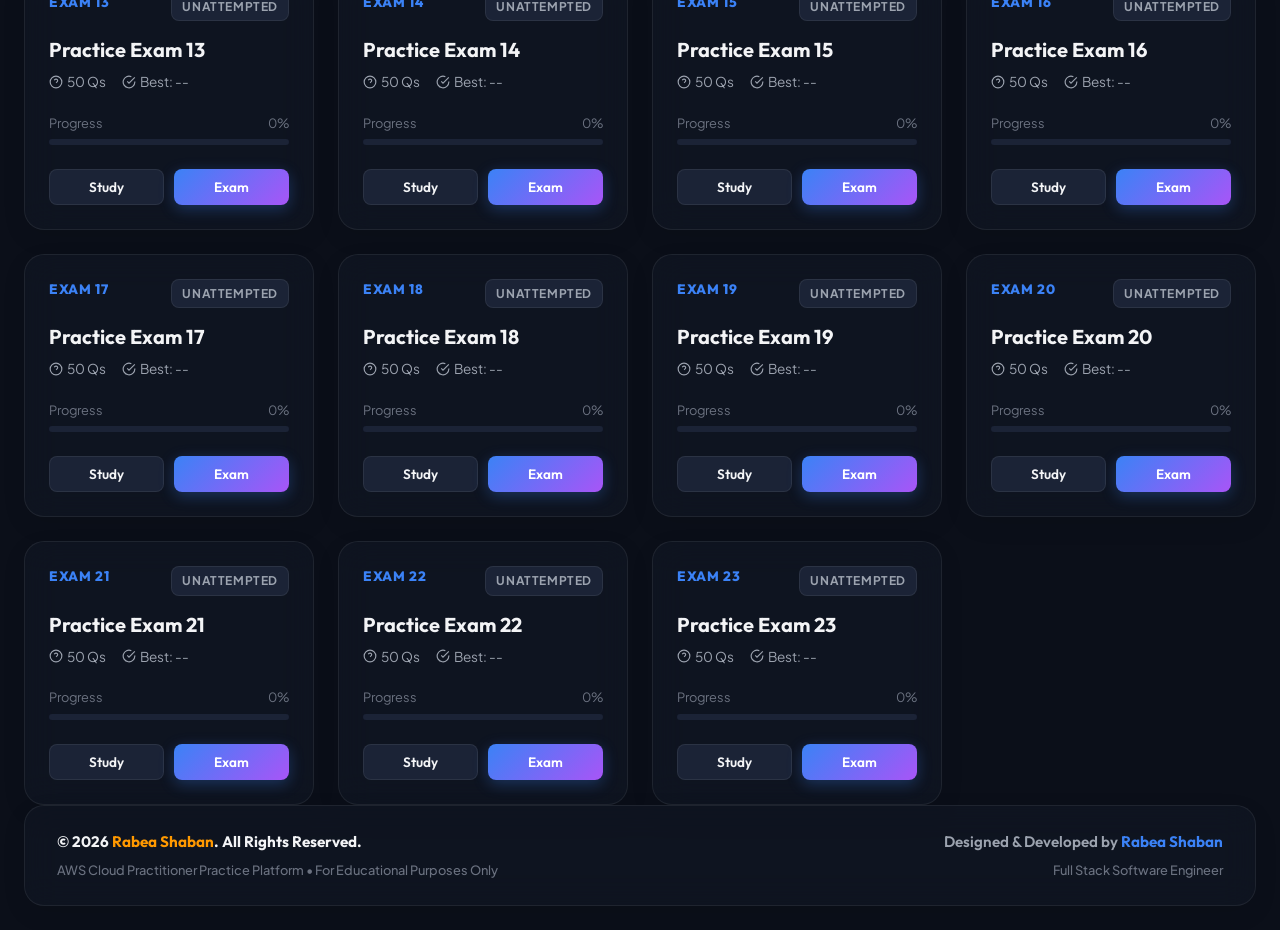
==== commit 5a6579c0: "Add files via upload" ====
--- a/index.html
+++ b/index.html
@@ -332,6 +332,20 @@
       </div>
     </main>
 
+    <!-- FOOTER -->
+    <footer class="app-footer glass-panel">
+      <div class="footer-content">
+        <div class="footer-left">
+          <p class="footer-copyright">&copy; 2026 <span>Rabea Shaban</span>. All Rights Reserved.</p>
+          <p class="footer-purpose">AWS Cloud Practitioner Practice Platform &bull; For Educational Purposes Only</p>
+        </div>
+        <div class="footer-right">
+          <p class="footer-dev">Designed & Developed by <span class="highlight">Rabea Shaban</span></p>
+          <p class="footer-role">Full Stack Software Engineer</p>
+        </div>
+      </div>
+    </footer>
+
   </div>
 
   <!-- Exit Confirmation Modal -->
--- a/style.css
+++ b/style.css
@@ -1456,3 +1456,84 @@
     grid-template-columns: 1fr;
   }
 }
+
+/* ==========================================================================
+   Footer Styles
+   ========================================================================== */
+.app-footer {
+  margin-top: 48px;
+  padding: 24px 32px;
+}
+
+/* If app-container has room, push footer to the bottom */
+@media (min-height: 800px) {
+  .app-footer {
+    margin-top: auto;
+  }
+}
+
+.footer-content {
+  display: flex;
+  justify-content: space-between;
+  align-items: center;
+  gap: 24px;
+}
+
+.footer-left, .footer-right {
+  display: flex;
+  flex-direction: column;
+  gap: 6px;
+}
+
+.footer-right {
+  text-align: right;
+}
+
+.footer-copyright {
+  font-family: var(--font-title);
+  font-size: 0.95rem;
+  font-weight: 700;
+  color: var(--text-primary);
+}
+
+.footer-copyright span {
+  color: var(--accent-orange);
+}
+
+.footer-purpose {
+  font-size: 0.8rem;
+  color: var(--text-muted);
+  font-weight: 500;
+}
+
+.footer-dev {
+  font-family: var(--font-title);
+  font-size: 0.95rem;
+  font-weight: 600;
+  color: var(--text-secondary);
+}
+
+.footer-dev .highlight {
+  color: var(--accent-color);
+  font-weight: 700;
+}
+
+.footer-role {
+  font-size: 0.8rem;
+  color: var(--text-muted);
+  font-weight: 500;
+}
+
+@media (max-width: 768px) {
+  .footer-content {
+    flex-direction: column;
+    text-align: center;
+    gap: 16px;
+  }
+  
+  .footer-left, .footer-right {
+    text-align: center;
+    align-items: center;
+  }
+}
+
